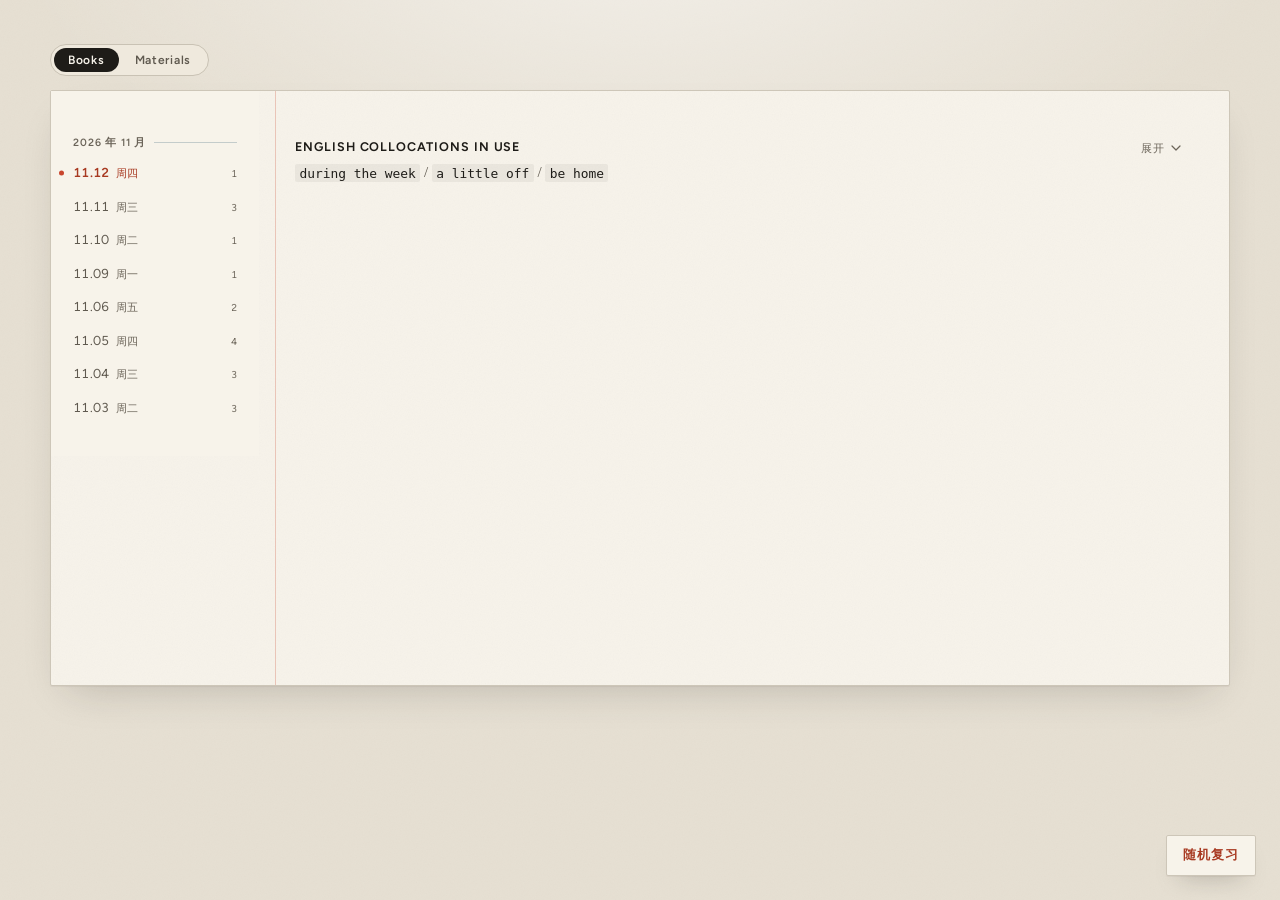
==== books/index.html @ aa85a1e9 "chore: update books site" ====
<!doctype html>
<html lang="zh-CN">
  <head>
    <meta charset="UTF-8" />
    <link rel="icon" type="image/png" href="../favicon.png" />
    <link rel="apple-touch-icon" href="../apple-touch-icon.png" />
    <meta name="viewport" content="width=device-width, initial-scale=1.0" />
    <meta name="theme-color" content="#e6dfd2" />
    <meta
      name="description"
      content="把 Obsidian 里的英语读书笔记按日期整理成一页一页的复习登记册。"
    />
    <title>英语练习登记册</title>
    <script type="module" crossorigin src="../assets/books-BJwEwmkx.js"></script>
    <link rel="modulepreload" crossorigin href="../assets/SectionSwitcher-tcbPmWas.js">
    <link rel="modulepreload" crossorigin href="../assets/date-BgxI87c-.js">
    <link rel="stylesheet" crossorigin href="../assets/books-PGzssjnR.css">
  </head>
  <body>
    <!--
      THESIS: A review page built as a daily practice register — one dated sheet, ruled book bands, refusing the generic card-list notes site.
      OWN-WORLD: Exercise-book paper #f7f3ea, blue-grey ruling, warm ink, one red-pen accent; Figtree form labels with a serif reading face.
      STORY: The learner sees the latest day's books and topics at a glance, opens a band to reread examples, and flips to any earlier date from the register index.
      FIRST VIEWPORT: Desktop: sticky date index left, the day sheet right led by a red date stamp and three ruled bands, first band open. Mobile: horizontal date strip, stamp first, one column.
      FORM: Daily Practice Register, position 1 of 7 grounded directions; seed key e8308567.
      FINISH: unreviewed and undocumented is unfinished; this build ends with the finish review, the verdict, DESIGN.md, and every shipping raster carrying its provenance.
    -->
    <div id="root"></div>
  </body>
</html>
---- assets/books-PGzssjnR.css ----
/*! tailwindcss v4.3.4 | MIT License | https://tailwindcss.com */
@layer properties{@supports (((-webkit-hyphens:none)) and (not (margin-trim:block))) or ((-moz-orient:inline) and (not (color:rgb(from red r g b)))){:root,:host{--shimmer-angle:20deg}*,:before,:after,::backdrop{--tw-rotate-x:initial;--tw-rotate-y:initial;--tw-rotate-z:initial;--tw-skew-x:initial;--tw-skew-y:initial;--tw-border-style:solid;--tw-font-weight:initial;--tw-ordinal:initial;--tw-slashed-zero:initial;--tw-numeric-figure:initial;--tw-numeric-spacing:initial;--tw-numeric-fraction:initial;--tw-shadow:0 0 #0000;--tw-shadow-color:initial;--tw-shadow-alpha:100%;--tw-inset-shadow:0 0 #0000;--tw-inset-shadow-color:initial;--tw-inset-shadow-alpha:100%;--tw-ring-color:initial;--tw-ring-shadow:0 0 #0000;--tw-inset-ring-color:initial;--tw-inset-ring-shadow:0 0 #0000;--tw-ring-inset:initial;--tw-ring-offset-width:0px;--tw-ring-offset-color:#fff;--tw-ring-offset-shadow:0 0 #0000;--tw-outline-style:solid;--tw-blur:initial;--tw-brightness:initial;--tw-contrast:initial;--tw-grayscale:initial;--tw-hue-rotate:initial;--tw-invert:initial;--tw-opacity:initial;--tw-saturate:initial;--tw-sepia:initial;--tw-drop-shadow:initial;--tw-drop-shadow-color:initial;--tw-drop-shadow-alpha:100%;--tw-drop-shadow-size:initial;--tw-translate-x:0;--tw-translate-y:0;--tw-translate-z:0;--tw-animation-delay:0s;--tw-animation-direction:normal;--tw-animation-duration:initial;--tw-animation-fill-mode:none;--tw-animation-iteration-count:1;--tw-enter-blur:0;--tw-enter-opacity:1;--tw-enter-rotate:0;--tw-enter-scale:1;--tw-enter-translate-x:0;--tw-enter-translate-y:0;--tw-exit-blur:0;--tw-exit-opacity:1;--tw-exit-rotate:0;--tw-exit-scale:1;--tw-exit-translate-x:0;--tw-exit-translate-y:0;--scroll-fade-t:0px;--scroll-fade-b:0px;--scroll-fade-s:0px;--scroll-fade-e:0px;--scroll-fade-mask:initial;--shimmer-image:initial;--shimmer-text-fill:initial}}}@layer theme{:root,:host{--font-sans:"Figtree Variable", "PingFang SC", "Hiragino Sans GB", "Microsoft YaHei", sans-serif;--font-mono:ui-monospace, SFMono-Regular, Menlo, Monaco, Consolas, "Liberation Mono", "Courier New", monospace;--spacing:.25rem;--text-xs:.75rem;--text-xs--line-height:calc(1 / .75);--text-sm:.875rem;--text-sm--line-height:calc(1.25 / .875);--font-weight-medium:500;--default-transition-duration:.15s;--default-transition-timing-function:cubic-bezier(.4, 0, .2, 1);--default-font-family:"Figtree Variable", "PingFang SC", "Hiragino Sans GB", "Microsoft YaHei", sans-serif;--default-mono-font-family:var(--font-mono)}}@layer base{*,:after,:before,::backdrop{box-sizing:border-box;border:0 solid;margin:0;padding:0}::file-selector-button{box-sizing:border-box;border:0 solid;margin:0;padding:0}html,:host{-webkit-text-size-adjust:100%;tab-size:4;line-height:1.5;font-family:var(--default-font-family,-apple-system, BlinkMacSystemFont, "Segoe UI", Roboto, "Helvetica Neue", "Noto Sans", Arial, sans-serif, "Apple Color Emoji", "Segoe UI Emoji", "Segoe UI Symbol", "Noto Color Emoji");font-feature-settings:var(--default-font-feature-settings,normal);font-variation-settings:var(--default-font-variation-settings,normal);-webkit-tap-highlight-color:transparent}hr{height:0;color:inherit;border-top-width:1px}abbr:where([title]){-webkit-text-decoration:underline dotted;text-decoration:underline dotted}h1,h2,h3,h4,h5,h6{font-size:inherit;font-weight:inherit}a{color:inherit;-webkit-text-decoration:inherit;-webkit-text-decoration:inherit;-webkit-text-decoration:inherit;-webkit-text-decoration:inherit;text-decoration:inherit}b,strong{font-weight:bolder}code,kbd,samp,pre{font-family:var(--default-mono-font-family,ui-monospace, SFMono-Regular, Menlo, Monaco, Consolas, "Liberation Mono", "Courier New", monospace);font-feature-settings:var(--default-mono-font-feature-settings,normal);font-variation-settings:var(--default-mono-font-variation-settings,normal);font-size:1em}small{font-size:80%}sub,sup{vertical-align:baseline;font-size:75%;line-height:0;position:relative}sub{bottom:-.25em}sup{top:-.5em}table{text-indent:0;border-color:inherit;border-collapse:collapse}:-moz-focusring:where(:not(iframe)){outline:auto}progress{vertical-align:baseline}summary{display:list-item}ol,ul,menu{list-style:none}img,svg,video,canvas,audio,iframe,embed,object{vertical-align:middle;display:block}img,video{max-width:100%;height:auto}button,input,select,optgroup,textarea{font:inherit;font-feature-settings:inherit;font-variation-settings:inherit;letter-spacing:inherit;color:inherit;opacity:1;background-color:#0000;border-radius:0}::file-selector-button{font:inherit;font-feature-settings:inherit;font-variation-settings:inherit;letter-spacing:inherit;color:inherit;opacity:1;background-color:#0000;border-radius:0}:where(select:is([multiple],[size])) optgroup{font-weight:bolder}:where(select:is([multiple],[size])) optgroup option{padding-inline-start:20px}::file-selector-button{margin-inline-end:4px}::placeholder{opacity:1}@supports (not ((-webkit-appearance:-apple-pay-button))) or (contain-intrinsic-size:1px){::placeholder{color:currentColor}@supports (color:color-mix(in lab, red, red)){::placeholder{color:color-mix(in oklab, currentcolor 50%, transparent)}}}textarea{resize:vertical}::-webkit-search-decoration{-webkit-appearance:none}::-webkit-date-and-time-value{min-height:1lh;text-align:inherit}::-webkit-datetime-edit{display:inline-flex}::-webkit-datetime-edit-fields-wrapper{padding:0}::-webkit-datetime-edit{padding-block:0}::-webkit-datetime-edit-year-field{padding-block:0}::-webkit-datetime-edit-month-field{padding-block:0}::-webkit-datetime-edit-day-field{padding-block:0}::-webkit-datetime-edit-hour-field{padding-block:0}::-webkit-datetime-edit-minute-field{padding-block:0}::-webkit-datetime-edit-second-field{padding-block:0}::-webkit-datetime-edit-millisecond-field{padding-block:0}::-webkit-datetime-edit-meridiem-field{padding-block:0}::-webkit-calendar-picker-indicator{line-height:1}:-moz-ui-invalid{box-shadow:none}button,input:where([type=button],[type=reset],[type=submit]){appearance:button}::file-selector-button{appearance:button}::-webkit-inner-spin-button{height:auto}::-webkit-outer-spin-button{height:auto}[hidden]:where(:not([hidden=until-found])){display:none!important}*{border-color:var(--border);outline-color:var(--ring)}@supports (color:color-mix(in lab, red, red)){*{outline-color:color-mix(in oklab, var(--ring) 50%, transparent)}}body{background-color:var(--background);color:var(--foreground)}html{font-family:Figtree Variable,PingFang SC,Hiragino Sans GB,Microsoft YaHei,sans-serif}}@layer components;@layer utilities{.collapse{visibility:collapse}.invisible{visibility:hidden}.visible{visibility:visible}.absolute{position:absolute}.fixed{position:fixed}.relative{position:relative}.static{position:static}.sticky{position:sticky}.block{display:block}.contents{display:contents}.grid{display:grid}.hidden{display:none}.inline{display:inline}.inline-flex{display:inline-flex}.table{display:table}.size-6{width:calc(var(--spacing) * 6);height:calc(var(--spacing) * 6)}.size-8{width:calc(var(--spacing) * 8);height:calc(var(--spacing) * 8)}.size-9{width:calc(var(--spacing) * 9);height:calc(var(--spacing) * 9)}.size-10{width:calc(var(--spacing) * 10);height:calc(var(--spacing) * 10)}.h-6{height:calc(var(--spacing) * 6)}.h-8{height:calc(var(--spacing) * 8)}.h-9{height:calc(var(--spacing) * 9)}.h-10{height:calc(var(--spacing) * 10)}.shrink-0{flex-shrink:0}.transform{transform:var(--tw-rotate-x, ) var(--tw-rotate-y, ) var(--tw-rotate-z, ) var(--tw-skew-x, ) var(--tw-skew-y, )}.resize{resize:both}.items-center{align-items:center}.justify-center{justify-content:center}.gap-1{gap:var(--spacing)}.gap-1\.5{gap:calc(var(--spacing) * 1.5)}.truncate{text-overflow:ellipsis;white-space:nowrap;overflow:hidden}.rounded{border-radius:.25rem}.rounded-4xl{border-radius:calc(var(--radius) * 2.6)}.border{border-style:var(--tw-border-style);border-width:1px}.border-border{border-color:var(--border)}.border-transparent{border-color:#0000}.bg-destructive\/10{background-color:var(--destructive)}@supports (color:color-mix(in lab, red, red)){.bg-destructive\/10{background-color:color-mix(in oklab, var(--destructive) 10%, transparent)}}.bg-input\/30{background-color:var(--input)}@supports (color:color-mix(in lab, red, red)){.bg-input\/30{background-color:color-mix(in oklab, var(--input) 30%, transparent)}}.bg-primary{background-color:var(--primary)}.bg-secondary{background-color:var(--secondary)}.bg-clip-padding{background-clip:padding-box}.px-2\.5{padding-inline:calc(var(--spacing) * 2.5)}.px-3{padding-inline:calc(var(--spacing) * 3)}.px-4{padding-inline:calc(var(--spacing) * 4)}.text-sm{font-size:var(--text-sm);line-height:var(--tw-leading,var(--text-sm--line-height))}.text-xs{font-size:var(--text-xs);line-height:var(--tw-leading,var(--text-xs--line-height))}.font-medium{--tw-font-weight:var(--font-weight-medium);font-weight:var(--font-weight-medium)}.whitespace-nowrap{white-space:nowrap}.text-destructive{color:var(--destructive)}.text-primary{color:var(--primary)}.text-primary-foreground{color:var(--primary-foreground)}.text-secondary-foreground{color:var(--secondary-foreground)}.uppercase{text-transform:uppercase}.tabular-nums{--tw-numeric-spacing:tabular-nums;font-variant-numeric:var(--tw-ordinal, ) var(--tw-slashed-zero, ) var(--tw-numeric-figure, ) var(--tw-numeric-spacing, ) var(--tw-numeric-fraction, )}.underline-offset-4{text-underline-offset:4px}.shadow{--tw-shadow:0 1px 3px 0 var(--tw-shadow-color,#0000001a), 0 1px 2px -1px var(--tw-shadow-color,#0000001a);box-shadow:var(--tw-inset-shadow), var(--tw-inset-ring-shadow), var(--tw-ring-offset-shadow), var(--tw-ring-shadow), var(--tw-shadow)}.outline{outline-style:var(--tw-outline-style);outline-width:1px}.outline-sidebar{outline-color:var(--sidebar)}.blur{--tw-blur:blur(8px);filter:var(--tw-blur, ) var(--tw-brightness, ) var(--tw-contrast, ) var(--tw-grayscale, ) var(--tw-hue-rotate, ) var(--tw-invert, ) var(--tw-saturate, ) var(--tw-sepia, ) var(--tw-drop-shadow, )}.transition{transition-property:color,background-color,border-color,outline-color,text-decoration-color,fill,stroke,--tw-gradient-from,--tw-gradient-via,--tw-gradient-to,opacity,box-shadow,transform,translate,scale,rotate,filter,-webkit-backdrop-filter,backdrop-filter,display,content-visibility,overlay,pointer-events;transition-timing-function:var(--tw-ease,var(--default-transition-timing-function));transition-duration:var(--tw-duration,var(--default-transition-duration))}.transition-all{transition-property:all;transition-timing-function:var(--tw-ease,var(--default-transition-timing-function));transition-duration:var(--tw-duration,var(--default-transition-duration))}.outline-none{--tw-outline-style:none;outline-style:none}.select-none{-webkit-user-select:none;user-select:none}@media (hover:hover){.hover\:bg-\[color-mix\(in_oklch\,var\(--secondary\)\,var\(--foreground\)_5\%\)\]:hover{background-color:var(--secondary)}@supports (color:color-mix(in lab, red, red)){.hover\:bg-\[color-mix\(in_oklch\,var\(--secondary\)\,var\(--foreground\)_5\%\)\]:hover{background-color:color-mix(in oklch,var(--secondary),var(--foreground) 5%)}}.hover\:bg-destructive\/20:hover{background-color:var(--destructive)}@supports (color:color-mix(in lab, red, red)){.hover\:bg-destructive\/20:hover{background-color:color-mix(in oklab, var(--destructive) 20%, transparent)}}.hover\:bg-input\/50:hover{background-color:var(--input)}@supports (color:color-mix(in lab, red, red)){.hover\:bg-input\/50:hover{background-color:color-mix(in oklab, var(--input) 50%, transparent)}}.hover\:bg-muted:hover{background-color:var(--muted)}.hover\:bg-primary\/80:hover{background-color:var(--primary)}@supports (color:color-mix(in lab, red, red)){.hover\:bg-primary\/80:hover{background-color:color-mix(in oklab, var(--primary) 80%, transparent)}}.hover\:text-foreground:hover{color:var(--foreground)}.hover\:underline:hover{text-decoration-line:underline}}.focus-visible\:border-destructive\/40:focus-visible{border-color:var(--destructive)}@supports (color:color-mix(in lab, red, red)){.focus-visible\:border-destructive\/40:focus-visible{border-color:color-mix(in oklab, var(--destructive) 40%, transparent)}}.focus-visible\:border-ring:focus-visible{border-color:var(--ring)}.focus-visible\:ring-\[3px\]:focus-visible{--tw-ring-shadow:var(--tw-ring-inset, ) 0 0 0 calc(3px + var(--tw-ring-offset-width)) var(--tw-ring-color,currentcolor);box-shadow:var(--tw-inset-shadow), var(--tw-inset-ring-shadow), var(--tw-ring-offset-shadow), var(--tw-ring-shadow), var(--tw-shadow)}.focus-visible\:ring-destructive\/20:focus-visible{--tw-ring-color:var(--destructive)}@supports (color:color-mix(in lab, red, red)){.focus-visible\:ring-destructive\/20:focus-visible{--tw-ring-color:color-mix(in oklab, var(--destructive) 20%, transparent)}}.focus-visible\:ring-ring\/50:focus-visible{--tw-ring-color:var(--ring)}@supports (color:color-mix(in lab, red, red)){.focus-visible\:ring-ring\/50:focus-visible{--tw-ring-color:color-mix(in oklab, var(--ring) 50%, transparent)}}.active\:not-aria-\[haspopup\]\:translate-y-px:active:not([aria-haspopup]){--tw-translate-y:1px;translate:var(--tw-translate-x) var(--tw-translate-y)}.disabled\:pointer-events-none:disabled{pointer-events:none}.disabled\:opacity-50:disabled{opacity:.5}.has-data-\[icon\=inline-end\]\:pr-2:has([data-icon=inline-end]){padding-right:calc(var(--spacing) * 2)}.has-data-\[icon\=inline-end\]\:pr-2\.5:has([data-icon=inline-end]){padding-right:calc(var(--spacing) * 2.5)}.has-data-\[icon\=inline-end\]\:pr-3:has([data-icon=inline-end]){padding-right:calc(var(--spacing) * 3)}.has-data-\[icon\=inline-start\]\:pl-2:has([data-icon=inline-start]){padding-left:calc(var(--spacing) * 2)}.has-data-\[icon\=inline-start\]\:pl-2\.5:has([data-icon=inline-start]){padding-left:calc(var(--spacing) * 2.5)}.has-data-\[icon\=inline-start\]\:pl-3:has([data-icon=inline-start]){padding-left:calc(var(--spacing) * 3)}.aria-expanded\:bg-muted[aria-expanded=true]{background-color:var(--muted)}.aria-expanded\:bg-secondary[aria-expanded=true]{background-color:var(--secondary)}.aria-expanded\:text-foreground[aria-expanded=true]{color:var(--foreground)}.aria-expanded\:text-secondary-foreground[aria-expanded=true]{color:var(--secondary-foreground)}.aria-invalid\:border-destructive[aria-invalid=true]{border-color:var(--destructive)}.aria-invalid\:ring-\[3px\][aria-invalid=true]{--tw-ring-shadow:var(--tw-ring-inset, ) 0 0 0 calc(3px + var(--tw-ring-offset-width)) var(--tw-ring-color,currentcolor);box-shadow:var(--tw-inset-shadow), var(--tw-inset-ring-shadow), var(--tw-ring-offset-shadow), var(--tw-ring-shadow), var(--tw-shadow)}.aria-invalid\:ring-destructive\/20[aria-invalid=true]{--tw-ring-color:var(--destructive)}@supports (color:color-mix(in lab, red, red)){.aria-invalid\:ring-destructive\/20[aria-invalid=true]{--tw-ring-color:color-mix(in oklab, var(--destructive) 20%, transparent)}}.dark\:bg-destructive\/20:is(.dark *){background-color:var(--destructive)}@supports (color:color-mix(in lab, red, red)){.dark\:bg-destructive\/20:is(.dark *){background-color:color-mix(in oklab, var(--destructive) 20%, transparent)}}@media (hover:hover){.dark\:hover\:bg-destructive\/30:is(.dark *):hover{background-color:var(--destructive)}@supports (color:color-mix(in lab, red, red)){.dark\:hover\:bg-destructive\/30:is(.dark *):hover{background-color:color-mix(in oklab, var(--destructive) 30%, transparent)}}.dark\:hover\:bg-muted\/50:is(.dark *):hover{background-color:var(--muted)}@supports (color:color-mix(in lab, red, red)){.dark\:hover\:bg-muted\/50:is(.dark *):hover{background-color:color-mix(in oklab, var(--muted) 50%, transparent)}}}.dark\:focus-visible\:ring-destructive\/40:is(.dark *):focus-visible{--tw-ring-color:var(--destructive)}@supports (color:color-mix(in lab, red, red)){.dark\:focus-visible\:ring-destructive\/40:is(.dark *):focus-visible{--tw-ring-color:color-mix(in oklab, var(--destructive) 40%, transparent)}}.dark\:aria-invalid\:border-destructive\/50:is(.dark *)[aria-invalid=true]{border-color:var(--destructive)}@supports (color:color-mix(in lab, red, red)){.dark\:aria-invalid\:border-destructive\/50:is(.dark *)[aria-invalid=true]{border-color:color-mix(in oklab, var(--destructive) 50%, transparent)}}.dark\:aria-invalid\:ring-destructive\/40:is(.dark *)[aria-invalid=true]{--tw-ring-color:var(--destructive)}@supports (color:color-mix(in lab, red, red)){.dark\:aria-invalid\:ring-destructive\/40:is(.dark *)[aria-invalid=true]{--tw-ring-color:color-mix(in oklab, var(--destructive) 40%, transparent)}}.\[\&_svg\]\:pointer-events-none svg{pointer-events:none}.\[\&_svg\]\:shrink-0 svg{flex-shrink:0}.\[\&_svg\:not\(\[class\*\=\'size-\'\]\)\]\:size-3 svg:not([class*=size-]){width:calc(var(--spacing) * 3);height:calc(var(--spacing) * 3)}.\[\&_svg\:not\(\[class\*\=\'size-\'\]\)\]\:size-4 svg:not([class*=size-]){width:calc(var(--spacing) * 4);height:calc(var(--spacing) * 4)}}@property --tw-animation-delay{syntax:"*";inherits:false;initial-value:0s}@property --tw-animation-direction{syntax:"*";inherits:false;initial-value:normal}@property --tw-animation-duration{syntax:"*";inherits:false}@property --tw-animation-fill-mode{syntax:"*";inherits:false;initial-value:none}@property --tw-animation-iteration-count{syntax:"*";inherits:false;initial-value:1}@property --tw-enter-blur{syntax:"*";inherits:false;initial-value:0}@property --tw-enter-opacity{syntax:"*";inherits:false;initial-value:1}@property --tw-enter-rotate{syntax:"*";inherits:false;initial-value:0}@property --tw-enter-scale{syntax:"*";inherits:false;initial-value:1}@property --tw-enter-translate-x{syntax:"*";inherits:false;initial-value:0}@property --tw-enter-translate-y{syntax:"*";inherits:false;initial-value:0}@property --tw-exit-blur{syntax:"*";inherits:false;initial-value:0}@property --tw-exit-opacity{syntax:"*";inherits:false;initial-value:1}@property --tw-exit-rotate{syntax:"*";inherits:false;initial-value:0}@property --tw-exit-scale{syntax:"*";inherits:false;initial-value:1}@property --tw-exit-translate-x{syntax:"*";inherits:false;initial-value:0}@property --tw-exit-translate-y{syntax:"*";inherits:false;initial-value:0}@property --scroll-fade-t{syntax:"<length-percentage>";inherits:false;initial-value:0}@property --scroll-fade-b{syntax:"<length-percentage>";inherits:false;initial-value:0}@property --scroll-fade-s{syntax:"<length-percentage>";inherits:false;initial-value:0}@property --scroll-fade-e{syntax:"<length-percentage>";inherits:false;initial-value:0}@property --scroll-fade-mask{syntax:"*";inherits:false}@property --shimmer-angle{syntax:"<angle>";inherits:true;initial-value:20deg}@property --shimmer-image{syntax:"*";inherits:false}@property --shimmer-text-fill{syntax:"*";inherits:false}@media (prefers-reduced-motion:reduce){.shimmer{-webkit-text-fill-color:currentColor;background-image:none;animation:none}}@font-face{font-family:Figtree Variable;font-style:normal;font-display:swap;font-weight:300 900;src:url(./figtree-latin-ext-wght-normal-DCwSJGxG.woff2)format("woff2-variations");unicode-range:U+100-2BA,U+2BD-2C5,U+2C7-2CC,U+2CE-2D7,U+2DD-2FF,U+304,U+308,U+329,U+1D00-1DBF,U+1E00-1E9F,U+1EF2-1EFF,U+2020,U+20A0-20AB,U+20AD-20C0,U+2113,U+2C60-2C7F,U+A720-A7FF}@font-face{font-family:Figtree Variable;font-style:normal;font-display:swap;font-weight:300 900;src:url(./figtree-latin-wght-normal-D_ZTVpCC.woff2)format("woff2-variations");unicode-range:U+??,U+131,U+152-153,U+2BB-2BC,U+2C6,U+2DA,U+2DC,U+304,U+308,U+329,U+2000-206F,U+20AC,U+2122,U+2191,U+2193,U+2212,U+2215,U+FEFF,U+FFFD}:root{--background:#e6dfd2;--foreground:#1e1c18;--card:#f7f3ea;--card-foreground:#1e1c18;--popover:#f7f3ea;--popover-foreground:#1e1c18;--primary:#a83a22;--primary-foreground:#f7f3ea;--secondary:#eae4d8;--secondary-foreground:#1e1c18;--muted:#eee9de;--muted-foreground:#6b6459;--accent:#f0e8db;--accent-foreground:#1e1c18;--destructive:#a83a22;--border:#c9c2b4;--input:#d3cfc4;--ring:#c8452d;--chart-1:#c8452d;--chart-2:#968f82;--chart-3:#5f594f;--chart-4:#1e1c18;--chart-5:#d3cfc4;--radius:.25rem;--sidebar:#f7f3ea;--sidebar-foreground:#1e1c18;--sidebar-primary:#a83a22;--sidebar-primary-foreground:#f7f3ea;--sidebar-accent:#f0e8db;--sidebar-accent-foreground:#1e1c18;--sidebar-border:#c9c2b4;--sidebar-ring:#c8452d;--paper:#f7f3ea;--desk:#e6dfd2;--ink:#1e1c18;--ink-soft:#5f594f;--ink-muted:#6b6459;--rule:#c4cccb;--rule-strong:#7d8a8c;--table-rule:#758284;--mark:#c8452d;--mark-ink:#a83a22;--mark-wash:#c8452d12;--ease:cubic-bezier(.22, 1, .36, 1);--font-title:"Figtree Variable", "Songti SC", "SimSun", serif;--font-read:"Iowan Old Style", "Palatino Linotype", "Book Antiqua", Palatino, Georgia, "Songti SC", "SimSun", serif}.dark{--background:oklch(14.5% 0 0);--foreground:oklch(98.5% 0 0);--card:oklch(20.5% 0 0);--card-foreground:oklch(98.5% 0 0);--popover:oklch(20.5% 0 0);--popover-foreground:oklch(98.5% 0 0);--primary:oklch(92.2% 0 0);--primary-foreground:oklch(20.5% 0 0);--secondary:oklch(26.9% 0 0);--secondary-foreground:oklch(98.5% 0 0);--muted:oklch(26.9% 0 0);--muted-foreground:oklch(70.8% 0 0);--accent:oklch(26.9% 0 0);--accent-foreground:oklch(98.5% 0 0);--destructive:oklch(70.4% .191 22.216);--border:oklch(100% 0 0/.1);--input:oklch(100% 0 0/.15);--ring:oklch(55.6% 0 0);--chart-1:oklch(87% 0 0);--chart-2:oklch(55.6% 0 0);--chart-3:oklch(43.9% 0 0);--chart-4:oklch(37.1% 0 0);--chart-5:oklch(26.9% 0 0);--sidebar:oklch(20.5% 0 0);--sidebar-foreground:oklch(98.5% 0 0);--sidebar-primary:oklch(48.8% .243 264.376);--sidebar-primary-foreground:oklch(98.5% 0 0);--sidebar-accent:oklch(26.9% 0 0);--sidebar-accent-foreground:oklch(98.5% 0 0);--sidebar-border:oklch(100% 0 0/.1);--sidebar-ring:oklch(55.6% 0 0)}html{background:var(--desk)}body{background-color:var(--desk);min-height:100svh;color:var(--ink);caret-color:var(--mark);-webkit-font-smoothing:antialiased;text-rendering:optimizelegibility;background-image:radial-gradient(900px 420px at 50% -8%,#ffffff80,#0000 70%),url("data:image/svg+xml,%3Csvg xmlns='http://www.w3.org/2000/svg' width='160' height='160'%3E%3Cfilter id='n'%3E%3CfeTurbulence type='fractalNoise' baseFrequency='.85' numOctaves='2' stitchTiles='stitch'/%3E%3CfeColorMatrix type='saturate' values='0'/%3E%3C/filter%3E%3Crect width='160' height='160' filter='url(%23n)' opacity='.04'/%3E%3C/svg%3E");margin:0}*{scrollbar-width:thin;scrollbar-color:var(--rule-strong) transparent}::selection{color:var(--ink);background:#c8452d2e}:where(button,a,[tabindex]):focus-visible{outline:2px solid var(--mark);outline-offset:2px;border-radius:1px}.app{min-height:100svh;padding:clamp(16px,3.4vw,44px) clamp(10px,3.4vw,40px) clamp(48px,8vw,96px)}.paper{touch-action:pan-y pinch-zoom;background-color:var(--paper);background-image:url("data:image/svg+xml,%3Csvg xmlns='http://www.w3.org/2000/svg' width='160' height='160'%3E%3Cfilter id='n'%3E%3CfeTurbulence type='fractalNoise' baseFrequency='.85' numOctaves='2' stitchTiles='stitch'/%3E%3CfeColorMatrix type='saturate' values='0'/%3E%3C/filter%3E%3Crect width='160' height='160' filter='url(%23n)' opacity='.05'/%3E%3C/svg%3E");border:1px solid #cdc6b8;border-radius:2px;width:min(1180px,100%);margin:0 auto;position:relative;overflow-x:clip;box-shadow:0 1px 1px #1e1c180d,0 18px 40px -18px #1e1c1838}.register{grid-template-columns:208px minmax(0,1fr);align-items:start;display:grid}.date-index{z-index:20;background:var(--paper);touch-action:auto;scrollbar-width:thin;align-self:start;max-height:calc(100svh - 48px);padding:26px 0 32px;position:sticky;top:24px;overflow:hidden auto}.index-group,.index-days{display:contents}.index-month{letter-spacing:.08em;color:var(--ink-muted);white-space:nowrap;align-items:center;gap:8px;margin:0;padding:18px 22px 6px;font-size:10.5px;font-weight:600;display:flex}.index-month:after{content:"";background:var(--rule);flex:1;height:1px}.index-day{width:100%;font:inherit;text-align:left;color:var(--ink-soft);cursor:pointer;background:0 0;border:0;align-items:baseline;gap:7px;margin:0;padding:7px 22px;transition:background-color .16s,color .16s;display:flex;position:relative}.index-day:hover{background:var(--mark-wash);color:var(--ink)}.index-day[aria-current=date]{color:var(--mark-ink);font-weight:600}.index-day[aria-current=date]:before{content:"";background:var(--mark);border-radius:50%;width:5px;height:5px;position:absolute;top:50%;left:8px;transform:translateY(-50%)}.index-date{font-variant-numeric:tabular-nums;letter-spacing:.02em;font-size:13px}.index-weekday{color:var(--ink-muted);font-size:10.5px;font-weight:400}.index-day[aria-current=date] .index-weekday{color:var(--mark-ink)}.index-count{color:var(--ink-muted);font-variant-numeric:tabular-nums;margin-left:auto;font-size:10px;font-weight:400}.swipe-surface[data-entering=right]{animation:swipe-enter-right .24s var(--ease) both}.swipe-surface[data-entering=left]{animation:swipe-enter-left .24s var(--ease) both}@keyframes swipe-enter-right{0%{opacity:.35;transform:translate(min(160px,22%))}to{opacity:1;transform:none}}@keyframes swipe-enter-left{0%{opacity:.35;transform:translate(calc(-1*min(160px,22%)))}to{opacity:1;transform:none}}.day-sheet{min-height:66svh;animation:sheet-settle .36s var(--ease) both;padding:30px 48px 42px 36px;position:relative}@keyframes sheet-settle{0%{opacity:0;transform:translateY(5px)}to{opacity:1;transform:translateY(0)}}.day-sheet:before{content:"";background:#c8452d42;width:1px;position:absolute;top:0;bottom:0;left:16px}.band{border-bottom:1px solid var(--rule-strong);position:relative}.band:last-child{border-bottom:0}.band-sentinel{visibility:hidden;pointer-events:none;width:1px;height:1px;position:absolute;top:0;left:0}.band[data-open=true] .band-title{z-index:10;background-color:var(--paper);position:sticky;top:0}.band[data-open=true][data-stuck=true] .band-title{box-shadow:0 6px 14px -10px #1e1c1859}.band[data-open=true] .band-title:after{content:"";background:var(--rule-strong);opacity:0;pointer-events:none;height:1px;position:absolute;bottom:0;left:0;right:0}.band[data-open=true][data-stuck=true] .band-title:after{opacity:1}.band-title{margin:0}.band-trigger{width:calc(100% + 20px);font:inherit;text-align:left;color:var(--ink);cursor:pointer;background:0 0;border:0;border-radius:2px;grid-template-columns:minmax(0,1fr) auto;align-items:start;gap:16px;margin:0 -10px;padding:18px 10px 17px;transition:background-color .16s;display:grid}.band-trigger:hover{background:var(--mark-wash)}.band-book{letter-spacing:.075em;text-transform:uppercase;color:var(--ink);font-size:12.5px;font-weight:650;line-height:1.35;transition:color .16s;display:block}.band-trigger:hover .band-book{color:var(--mark-ink)}.band-topics{font-family:var(--font-read);color:var(--ink-soft);margin-top:6px;font-size:15px;line-height:1.5;display:block}.band-topics code{color:var(--ink);background:#1e1c180e;border-radius:2px;padding:.12em .34em;font-family:ui-monospace,SFMono-Regular,Menlo,Consolas,monospace;font-size:.86em}.band-action{letter-spacing:.08em;color:var(--ink-muted);white-space:nowrap;align-items:center;gap:6px;padding-top:2px;font-size:10.5px;display:inline-flex}.band-chevron{transition:transform .3s var(--ease)}.band-trigger[aria-expanded=true] .band-chevron{transform:rotate(180deg)}.band-panel{transition:grid-template-rows .36s var(--ease);grid-template-rows:0fr;display:grid}.band-panel[data-open=true]{grid-template-rows:1fr}.band-panel-inner{min-height:0;overflow:hidden}.band-panel[data-open=false] .band-panel-inner{contain:paint}.band-body{font-family:var(--font-read);color:var(--ink);padding:2px 0 30px;font-size:15.5px;line-height:1.85}.band-body>table{width:100%}.band-body :is(h4,h5,h6){font-family:var(--font-read);letter-spacing:-.01em;margin:30px 0 10px;font-weight:600;line-height:1.35}.band-body h4{font-size:17.5px}.band-body h5{font-size:16px}.band-body h6{font-size:15.5px}.band-body :is(h4,h5,h6):first-child{margin-top:0}.band-body p{margin:0 0 14px}.band-body strong{color:var(--mark-ink);font-weight:650}.band-body .note-mark{border:1px solid var(--mark);width:16px;height:16px;color:var(--mark-ink);font-family:var(--font-label);vertical-align:1px;border-radius:1px;justify-content:center;align-items:center;margin-right:4px;font-size:10px;font-weight:650;line-height:1;display:inline-flex}.band-body .note-cross,.band-body .note-check{width:1.15em;font-family:var(--font-label);text-align:center;vertical-align:1px;font-size:13px;font-weight:650;line-height:1;display:inline-block}.band-body .note-cross{color:var(--mark)}.band-body .note-check{color:var(--ink)}.band-body .note-ref{font-family:var(--font-label);letter-spacing:.06em;color:var(--ink-muted);font-size:11px;font-weight:650}.band-body em{font-style:italic}.band-body ul,.band-body ol{margin:0 0 16px;padding-left:1.3em}.band-body ul{list-style:outside}.band-body ol{list-style:decimal}.band-body li{margin:4px 0;padding-left:.15em}.band-body li::marker{color:var(--mark)}.band-body blockquote{border-left:1px solid var(--rule-strong);color:var(--ink-soft);margin:16px 0;padding:2px 0 2px 16px}.band-body blockquote>:last-child{margin-bottom:0}.band-body a{color:var(--mark-ink);text-underline-offset:3px;text-decoration-line:underline;text-decoration-thickness:1px}.band-body a:hover{text-decoration-thickness:2px}.band-body code{background:#1e1c180e;border-radius:2px;padding:.12em .32em;font-family:ui-monospace,SFMono-Regular,Menlo,Consolas,monospace;font-size:.86em}.band-body pre{border:1px solid var(--rule);font-family:var(--font-read);white-space:pre-wrap;overflow-wrap:anywhere;background:#f1ebdf;border-radius:2px;margin:18px 0;padding:14px 16px;font-size:13.5px;line-height:1.75;overflow-x:auto}.band-body pre code{font-family:inherit;font-size:inherit;background:0 0;padding:0}.band-body hr{border:0;border-top:1px solid var(--rule);margin:24px 0}.band-body table{border-collapse:collapse;font-family:var(--font-sans);margin:18px 0 26px;font-size:13px;line-height:1.65}.band-body thead th{border-top:1px solid var(--table-rule);border-bottom:1px solid var(--table-rule);letter-spacing:.08em;text-align:left;color:var(--ink-muted);white-space:nowrap;background:#7d8a8c1a;padding:8px 10px;font-size:10px;font-weight:650;line-height:1.4}.band-body tbody td{border-bottom:1px solid var(--rule);vertical-align:top;padding:8px 10px}.band-body tbody tr:last-child td{border-bottom:1px solid var(--table-rule)}.band-body :is(th,td):first-child{padding-left:0}.band-body :is(th,td):last-child{padding-right:0}.band-body tbody td strong{color:var(--mark-ink)}.empty{max-width:540px;padding:72px 56px 110px}.empty-rule{background:var(--mark);width:48px;height:2px;margin-bottom:26px}.empty h2{font-family:var(--font-read);letter-spacing:-.01em;margin:0 0 10px;font-size:25px;font-weight:600}.empty p{color:var(--ink-soft);margin:0;font-size:14px;line-height:1.8}@media (width<=860px){.register{grid-template-columns:1fr}.date-index{z-index:20;border-right:0;border-bottom:1px solid var(--rule-strong);background:var(--paper);scrollbar-width:none;align-items:center;gap:6px;max-height:none;padding:9px 16px;display:flex;position:sticky;top:0;overflow:auto hidden}.date-index::-webkit-scrollbar{display:none}.index-month{letter-spacing:.06em;flex:none;padding:0 4px;font-size:10px}.index-month:after{display:none}.index-day{background:0 0;border:0;border-radius:2px;flex:none;align-items:center;width:auto;min-height:44px;padding:5px 9px;position:relative}.index-day>span{z-index:1;position:relative}.index-day:before{content:"";background:0 0;border:1px solid #0000;border-radius:2px;width:auto;height:30px;position:absolute;top:50%;left:0;right:0;transform:translateY(-50%)}.index-day:hover{background:0 0}.index-day:hover:before{background:var(--mark-wash)}.index-day[aria-current=date]{background:0 0;border-color:#0000}.index-day[aria-current=date]:before{border-color:var(--mark);background:#c8452d0f;border-radius:2px;width:auto;height:30px;display:block;top:50%;left:0;right:0;transform:translateY(-50%)}.index-count{display:none}.day-sheet{min-height:60svh;padding:24px 20px 34px}.day-sheet:before{display:none}.band[data-open=true] .band-title{top:var(--date-index-height,0px)}.band-sentinel{top:calc(-1 * var(--date-index-height,0px))}.band-trigger{width:calc(100% + 16px);margin:0 -8px;padding:15px 8px 14px}.band-book{letter-spacing:.06em;font-size:11.5px}.band-topics{font-size:14px}.band-body{font-size:15px;line-height:1.8}.empty{padding:56px 30px 90px}}@media (width<=640px){.app{padding:0}.paper{width:100%;min-height:100svh;box-shadow:none;border-left:0;border-right:0;border-radius:0}.band-body table,.band-body thead,.band-body tbody,.band-body tr,.band-body th,.band-body td{width:100%;display:block}.band-body thead{clip:rect(0 0 0 0);white-space:nowrap;width:1px;height:1px;padding:0;position:absolute;overflow:hidden}.band-body tbody tr{border-bottom:1px solid var(--rule-strong);padding:11px 0 13px}.band-body tbody tr:last-child{border-bottom:0}.band-body tbody td{border:0;grid-template-columns:74px minmax(0,1fr);gap:10px;padding:3px 0;display:grid}.band-body tbody td>.cell-value{min-width:0}.band-body tbody td:before{content:attr(data-label);letter-spacing:.06em;text-transform:uppercase;color:var(--ink-muted);padding-top:3px;font-size:9.5px;line-height:1.4}.band-body tbody td:not([data-label]){display:block}.band-body tbody td:not([data-label]):before{display:none}.band-body :is(th,td):first-child,.band-body :is(th,td):last-child{padding-left:0;padding-right:0}.band-body table{margin-bottom:20px}}@media (prefers-reduced-motion:reduce){*,:before,:after{transition-duration:.01ms!important;animation-duration:.01ms!important;animation-iteration-count:1!important}}.review-overlay{z-index:60;background:#1e1c1861;justify-content:center;align-items:center;padding:20px;display:flex;position:fixed;inset:0}.review-card{background:var(--paper);border:1px solid #cdc6b8;border-radius:2px;width:min(520px,100%);max-height:calc(100svh - 40px);padding:20px 24px 22px;overflow-y:auto;box-shadow:0 1px 1px #1e1c180d,0 18px 40px -18px #1e1c1859}.review-head{justify-content:space-between;align-items:center;margin-bottom:18px;display:flex}.review-label{font-family:var(--font-label);letter-spacing:.08em;color:var(--ink-muted);font-size:10.5px;font-weight:650}.review-close{color:var(--ink-soft);cursor:pointer;background:0 0;border:0;padding:2px 6px;font-size:18px;line-height:1}.review-close:hover{color:var(--mark)}.review-zh{font-family:var(--font-read);white-space:pre-line;color:var(--ink);margin:0 0 18px;font-size:19px;line-height:1.7}.review-input{border:1px solid var(--rule);width:100%;font-family:var(--font-read);color:var(--ink);resize:vertical;background:#ffffff73;border-radius:2px;padding:10px 12px;font-size:15.5px;line-height:1.6;display:block}.review-input:focus{border-color:var(--mark);outline:none}.review-actions{justify-content:flex-end;gap:8px;margin-top:14px;display:flex}.review-submit,.review-next{border:1px solid var(--mark);background:var(--mark);color:var(--paper);font-family:var(--font-label);letter-spacing:.075em;cursor:pointer;border-radius:2px;padding:8px 16px;font-size:12.5px;font-weight:650}.review-submit:disabled{border-color:var(--rule);color:var(--ink-muted);cursor:default;background:0 0}.review-result{border-top:1px solid var(--rule);margin-top:18px;padding-top:14px}.review-result-label{font-family:var(--font-label);letter-spacing:.08em;color:var(--ink-muted);margin:0 0 6px;font-size:10.5px;font-weight:650}.review-answer{font-family:var(--font-read);color:var(--mark-ink);margin:0 0 10px;font-size:17px;line-height:1.6}.review-source{font-family:var(--font-label);letter-spacing:.04em;color:var(--ink-muted);margin:0;font-size:11px}.review-source a{color:var(--mark-ink);text-underline-offset:3px;text-decoration-line:underline;text-decoration-thickness:1px}.review-source a:hover{color:var(--mark);text-decoration-thickness:2px}@media (width<=860px){.review-overlay{padding:14px}.review-card{padding:16px 18px 18px}.review-zh{font-size:17.5px}}.review-fab{z-index:40;background:var(--paper);color:var(--mark-ink);font-family:var(--font-label);letter-spacing:.075em;cursor:pointer;border:1px solid #cdc6b8;border-radius:2px;padding:10px 16px;font-size:12.5px;font-weight:650;position:fixed;bottom:24px;right:24px;box-shadow:0 1px 1px #1e1c180d,0 12px 24px -14px #1e1c1859}.review-fab:hover{background:var(--mark-wash)}.review-fab:focus-visible{outline:2px solid var(--mark);outline-offset:2px}@media (width<=860px){.review-fab{bottom:16px;right:16px}}.books-switcher{width:min(1180px,100%);margin:0 auto 14px}.section-switcher{background:#efe9dd;border:1px solid #c9c2b4;border-radius:999px;gap:2px;padding:3px;display:inline-flex}.section-switcher a{color:#5f594f;letter-spacing:.06em;border-radius:999px;padding:6px 14px;font-size:12px;font-weight:600;line-height:1;text-decoration:none}.section-switcher a:hover{color:#1e1c18}.section-switcher a[aria-current=page]{color:#f7f3ea;background:#1e1c18}.section-switcher a:focus-visible{outline-offset:2px;outline:2px solid #c8452d}@media (width<=640px){.books-switcher{margin-bottom:8px;padding:12px 16px 0}}@property --tw-rotate-x{syntax:"*";inherits:false}@property --tw-rotate-y{syntax:"*";inherits:false}@property --tw-rotate-z{syntax:"*";inherits:false}@property --tw-skew-x{syntax:"*";inherits:false}@property --tw-skew-y{syntax:"*";inherits:false}@property --tw-border-style{syntax:"*";inherits:false;initial-value:solid}@property --tw-font-weight{syntax:"*";inherits:false}@property --tw-ordinal{syntax:"*";inherits:false}@property --tw-slashed-zero{syntax:"*";inherits:false}@property --tw-numeric-figure{syntax:"*";inherits:false}@property --tw-numeric-spacing{syntax:"*";inherits:false}@property --tw-numeric-fraction{syntax:"*";inherits:false}@property --tw-shadow{syntax:"*";inherits:false;initial-value:0 0 #0000}@property --tw-shadow-color{syntax:"*";inherits:false}@property --tw-shadow-alpha{syntax:"<percentage>";inherits:false;initial-value:100%}@property --tw-inset-shadow{syntax:"*";inherits:false;initial-value:0 0 #0000}@property --tw-inset-shadow-color{syntax:"*";inherits:false}@property --tw-inset-shadow-alpha{syntax:"<percentage>";inherits:false;initial-value:100%}@property --tw-ring-color{syntax:"*";inherits:false}@property --tw-ring-shadow{syntax:"*";inherits:false;initial-value:0 0 #0000}@property --tw-inset-ring-color{syntax:"*";inherits:false}@property --tw-inset-ring-shadow{syntax:"*";inherits:false;initial-value:0 0 #0000}@property --tw-ring-inset{syntax:"*";inherits:false}@property --tw-ring-offset-width{syntax:"<length>";inherits:false;initial-value:0}@property --tw-ring-offset-color{syntax:"*";inherits:false;initial-value:#fff}@property --tw-ring-offset-shadow{syntax:"*";inherits:false;initial-value:0 0 #0000}@property --tw-outline-style{syntax:"*";inherits:false;initial-value:solid}@property --tw-blur{syntax:"*";inherits:false}@property --tw-brightness{syntax:"*";inherits:false}@property --tw-contrast{syntax:"*";inherits:false}@property --tw-grayscale{syntax:"*";inherits:false}@property --tw-hue-rotate{syntax:"*";inherits:false}@property --tw-invert{syntax:"*";inherits:false}@property --tw-opacity{syntax:"*";inherits:false}@property --tw-saturate{syntax:"*";inherits:false}@property --tw-sepia{syntax:"*";inherits:false}@property --tw-drop-shadow{syntax:"*";inherits:false}@property --tw-drop-shadow-color{syntax:"*";inherits:false}@property --tw-drop-shadow-alpha{syntax:"<percentage>";inherits:false;initial-value:100%}@property --tw-drop-shadow-size{syntax:"*";inherits:false}@property --tw-translate-x{syntax:"*";inherits:false;initial-value:0}@property --tw-translate-y{syntax:"*";inherits:false;initial-value:0}@property --tw-translate-z{syntax:"*";inherits:false;initial-value:0}
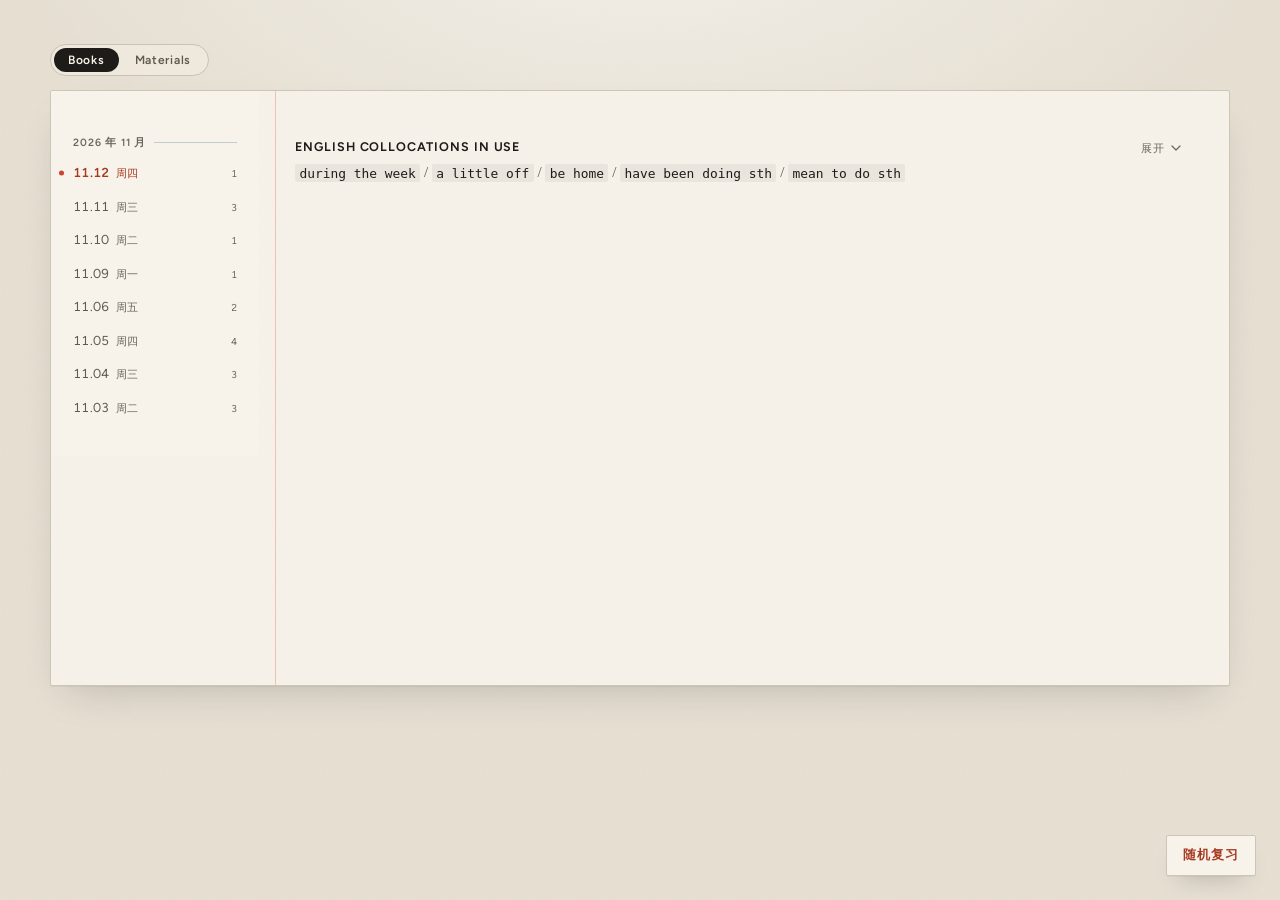
==== commit 63ae8bcb: "chore: update books site" ====
--- a/books/index.html
+++ b/books/index.html
@@ -11,7 +11,7 @@
       content="把 Obsidian 里的英语读书笔记按日期整理成一页一页的复习登记册。"
     />
     <title>英语练习登记册</title>
-    <script type="module" crossorigin src="../assets/books-BJwEwmkx.js"></script>
+    <script type="module" crossorigin src="../assets/books-GJczbS6c.js"></script>
     <link rel="modulepreload" crossorigin href="../assets/SectionSwitcher-tcbPmWas.js">
     <link rel="modulepreload" crossorigin href="../assets/date-BgxI87c-.js">
     <link rel="stylesheet" crossorigin href="../assets/books-PGzssjnR.css">
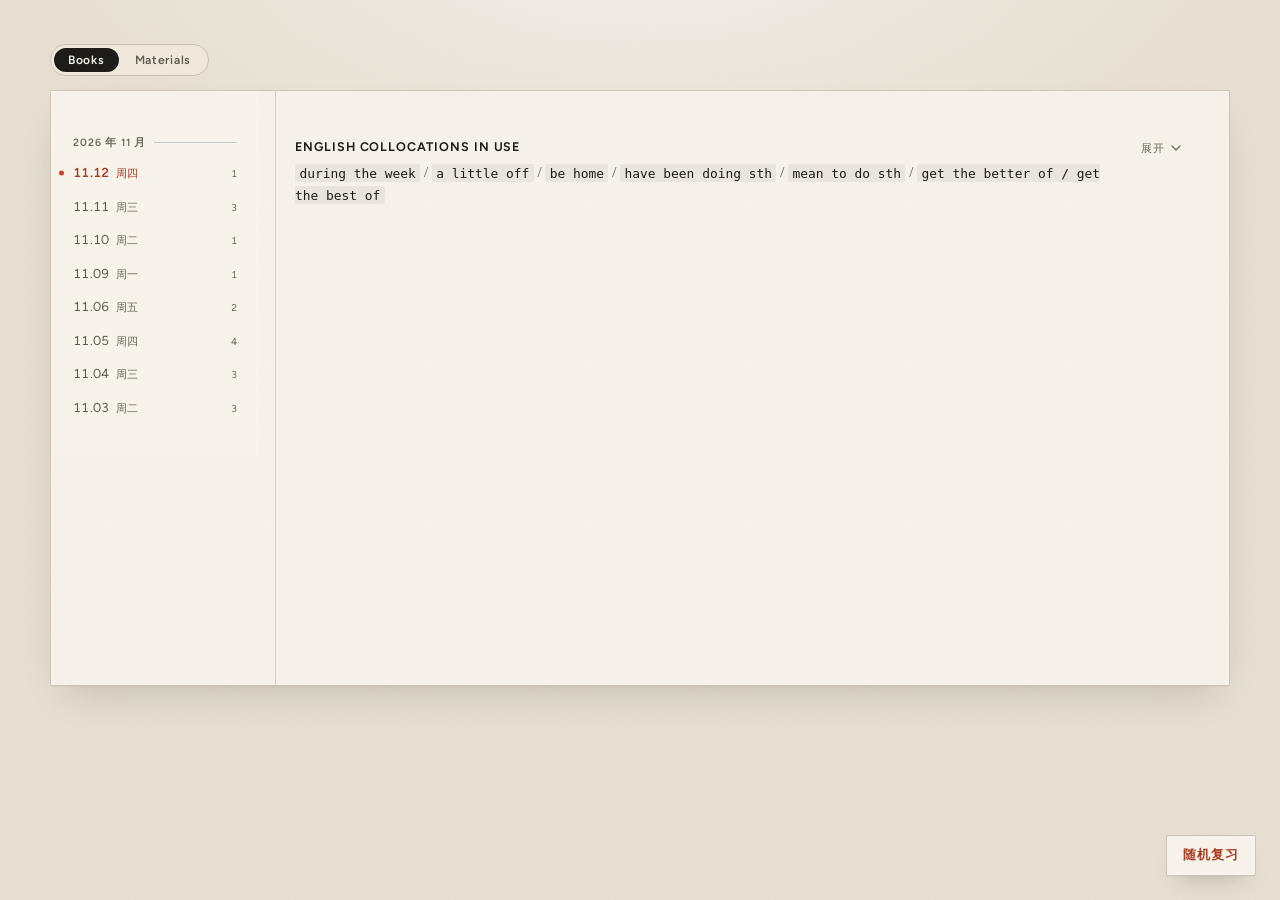
==== commit 17ff6249: "chore: update books site" ====
--- a/books/index.html
+++ b/books/index.html
@@ -11,7 +11,7 @@
       content="把 Obsidian 里的英语读书笔记按日期整理成一页一页的复习登记册。"
     />
     <title>英语练习登记册</title>
-    <script type="module" crossorigin src="../assets/books-GJczbS6c.js"></script>
+    <script type="module" crossorigin src="../assets/books-Bl5AYI3X.js"></script>
     <link rel="modulepreload" crossorigin href="../assets/SectionSwitcher-tcbPmWas.js">
     <link rel="modulepreload" crossorigin href="../assets/date-BgxI87c-.js">
     <link rel="stylesheet" crossorigin href="../assets/books-PGzssjnR.css">
